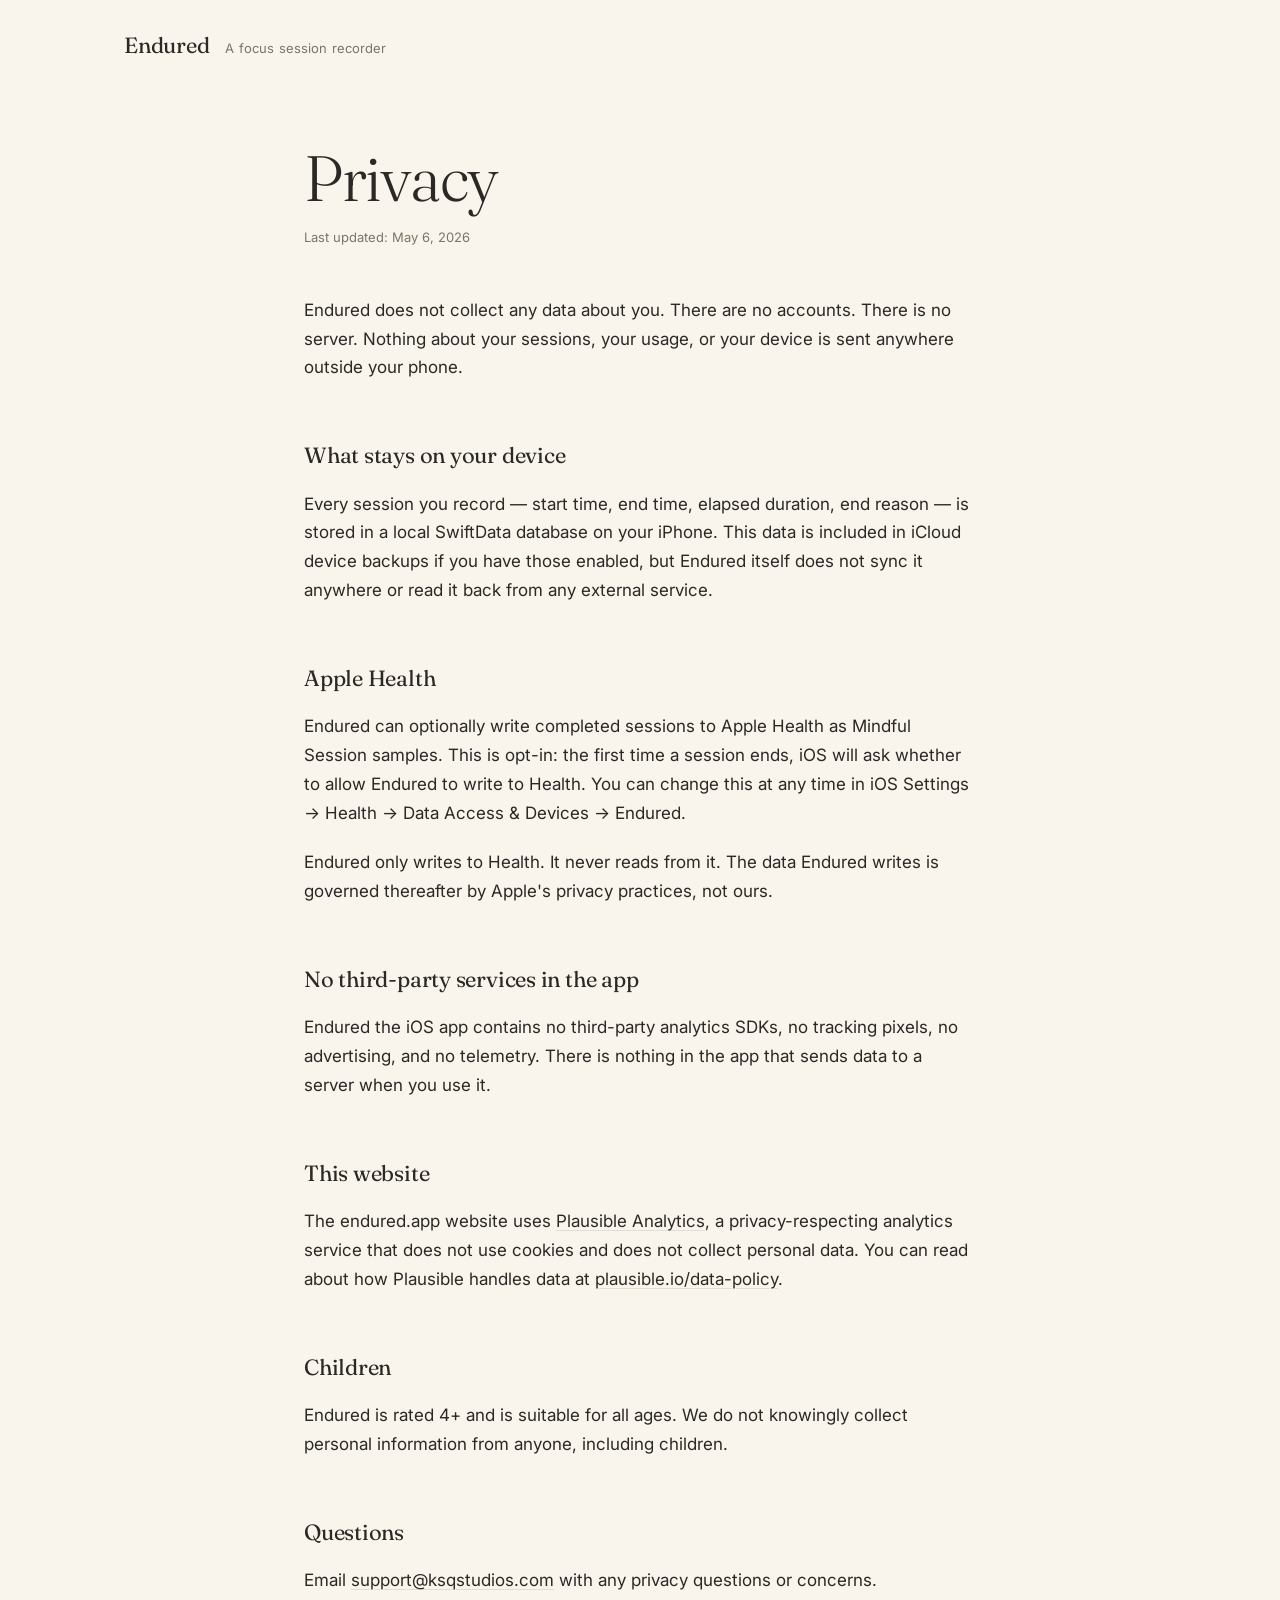
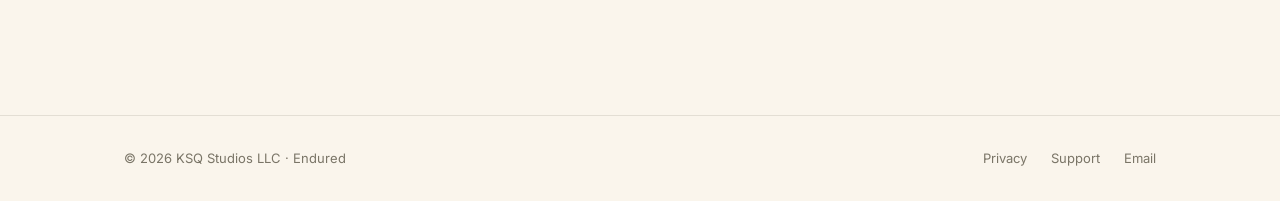
==== privacy.html @ 9cf7a538 "Initial commit: marketing site for Endured" ====
<!doctype html>
<html lang="en">
<head>
<meta charset="utf-8">
<meta name="viewport" content="width=device-width, initial-scale=1">

<title>Privacy — Endured</title>
<meta name="description" content="Endured does not collect any data about you. No accounts, no servers, no tracking.">
<link rel="canonical" href="https://endured.app/privacy">
<meta name="theme-color" content="#FAF5EC">

<link rel="icon" type="image/png" href="/favicon.png">
<link rel="apple-touch-icon" href="/apple-touch-icon.png">

<link rel="preconnect" href="https://fonts.googleapis.com">
<link rel="preconnect" href="https://fonts.gstatic.com" crossorigin>
<link href="https://fonts.googleapis.com/css2?family=Fraunces:opsz,wght@9..144,300..500;9..144,300..500&family=Inter:wght@400;500&display=swap" rel="stylesheet">

<link rel="stylesheet" href="/styles.css">

<script defer data-domain="endured.app" src="https://plausible.io/js/script.js"></script>
</head>

<body>

<header class="site-header">
  <a href="/" class="brand">Endured</a>
  <span class="brand-tag">A focus session recorder</span>
</header>

<main class="prose">

  <h1>Privacy</h1>

  <p class="updated">Last updated: May 6, 2026</p>

  <p>
    Endured does not collect any data about you. There are no accounts. There is no server. Nothing about your sessions, your usage, or your device is sent anywhere outside your phone.
  </p>

  <h2>What stays on your device</h2>
  <p>
    Every session you record — start time, end time, elapsed duration, end reason — is stored in a local SwiftData database on your iPhone. This data is included in iCloud device backups if you have those enabled, but Endured itself does not sync it anywhere or read it back from any external service.
  </p>

  <h2>Apple Health</h2>
  <p>
    Endured can optionally write completed sessions to Apple Health as Mindful Session samples. This is opt-in: the first time a session ends, iOS will ask whether to allow Endured to write to Health. You can change this at any time in iOS Settings → Health → Data Access &amp; Devices → Endured.
  </p>
  <p>
    Endured only writes to Health. It never reads from it. The data Endured writes is governed thereafter by Apple's privacy practices, not ours.
  </p>

  <h2>No third-party services in the app</h2>
  <p>
    Endured the iOS app contains no third-party analytics SDKs, no tracking pixels, no advertising, and no telemetry. There is nothing in the app that sends data to a server when you use it.
  </p>

  <h2>This website</h2>
  <p>
    The endured.app website uses <a href="https://plausible.io">Plausible Analytics</a>, a privacy-respecting analytics service that does not use cookies and does not collect personal data. You can read about how Plausible handles data at <a href="https://plausible.io/data-policy">plausible.io/data-policy</a>.
  </p>

  <h2>Children</h2>
  <p>
    Endured is rated 4+ and is suitable for all ages. We do not knowingly collect personal information from anyone, including children.
  </p>

  <h2>Questions</h2>
  <p>
    Email <a href="mailto:support@ksqstudios.com">support@ksqstudios.com</a> with any privacy questions or concerns.
  </p>

</main>

<footer class="site-footer">
  <div class="footer-inner">
    <p>© 2026 KSQ Studios LLC · Endured</p>
    <nav>
      <a href="/privacy">Privacy</a>
      <a href="/support">Support</a>
      <a href="mailto:support@ksqstudios.com">Email</a>
    </nav>
  </div>
</footer>

</body>
</html>
---- styles.css ----
/* ──────────────────────────────────────────────────────────────────────
   Endured — endured.app
   Cream paper. Achromatic palette. Quiet typography.
   ────────────────────────────────────────────────────────────────────── */

:root {
  /* Palette — mirrors the app's Bone-to-Iron stages */
  --paper:        #FAF5EC;   /* page background; matches the app */
  --paper-deep:   #F0E6CB;   /* subtle inset, used for screenshot frames */
  --graphite:     #2A2926;   /* primary text */
  --slate:        #7A7567;   /* secondary text */
  --hairline:     rgba(122, 117, 103, 0.18);

  /* Type scale */
  --serif: 'Fraunces', Georgia, serif;
  --sans:  'Inter', -apple-system, BlinkMacSystemFont, system-ui, sans-serif;

  /* Layout */
  --max-content: 720px;       /* prose pages */
  --max-wide:    1080px;      /* hero, screen grid */
  --gutter:      24px;
}

/* ───────────────────── Reset / base ───────────────────── */

*, *::before, *::after { box-sizing: border-box; }
html { -webkit-text-size-adjust: 100%; }
body {
  margin: 0;
  font-family: var(--sans);
  font-size: 17px;
  line-height: 1.6;
  color: var(--graphite);
  background: var(--paper);
  -webkit-font-smoothing: antialiased;
  text-rendering: optimizeLegibility;
}

img { max-width: 100%; height: auto; display: block; }

a {
  color: var(--graphite);
  text-decoration: underline;
  text-decoration-color: var(--hairline);
  text-decoration-thickness: 1px;
  text-underline-offset: 3px;
  transition: text-decoration-color 0.15s ease;
}
a:hover { text-decoration-color: var(--graphite); }

p { margin: 0 0 1.2em 0; }
em { font-style: italic; }

/* ───────────────────── Header ───────────────────── */

.site-header {
  max-width: var(--max-wide);
  margin: 0 auto;
  padding: 28px var(--gutter) 0;
  display: flex;
  align-items: baseline;
  gap: 16px;
}

.brand {
  font-family: var(--serif);
  font-weight: 400;
  font-size: 22px;
  letter-spacing: -0.01em;
  text-decoration: none;
  color: var(--graphite);
}

.brand-tag {
  font-family: var(--sans);
  font-size: 13px;
  color: var(--slate);
  letter-spacing: 0.01em;
}

/* ───────────────────── Main containers ───────────────────── */

main {
  max-width: var(--max-wide);
  margin: 0 auto;
  padding: 0 var(--gutter);
}

main.prose {
  max-width: var(--max-content);
}

main > section {
  padding: 80px 0;
  border-bottom: 1px solid var(--hairline);
}
main > section:first-child { padding-top: 80px; }
main > section:last-child  { border-bottom: none; }

/* ───────────────────── Hero ───────────────────── */

.hero {
  text-align: left;
  padding-top: 120px !important;
  padding-bottom: 100px !important;
}

.hero h1 {
  font-family: var(--serif);
  font-weight: 300;
  font-size: clamp(48px, 8vw, 92px);
  line-height: 1.05;
  letter-spacing: -0.02em;
  margin: 0 0 32px 0;
  max-width: 18ch;
}
.hero h1 em {
  font-style: italic;
  font-weight: 300;
}

.hero .lede {
  font-size: 20px;
  line-height: 1.55;
  color: var(--graphite);
  max-width: 56ch;
  margin: 0 0 40px 0;
}

.hero .coming-soon {
  font-size: 14px;
  color: var(--slate);
  letter-spacing: 0.02em;
  margin: 0;
}

/* ───────────────────── Section headings ───────────────────── */

main h2 {
  font-family: var(--serif);
  font-weight: 400;
  font-size: 14px;
  letter-spacing: 0.18em;
  text-transform: uppercase;
  color: var(--slate);
  margin: 0 0 32px 0;
}

main h3 {
  font-family: var(--serif);
  font-weight: 400;
  font-size: 24px;
  line-height: 1.2;
  letter-spacing: -0.01em;
  margin: 0 0 12px 0;
  color: var(--graphite);
}

/* ───────────────────── The idea ───────────────────── */

.idea {
  max-width: 64ch;
}

.idea p {
  font-size: 19px;
  line-height: 1.65;
}

/* ───────────────────── The app — screen grid ───────────────────── */

.screens-grid {
  display: grid;
  grid-template-columns: repeat(3, 1fr);
  gap: 32px;
  margin-top: 12px;
}

.screens-grid figure {
  margin: 0;
}

.screens-grid img {
  width: 100%;
  border-radius: 28px;
  background: var(--paper-deep);
  box-shadow:
    0 1px 2px rgba(0, 0, 0, 0.06),
    0 12px 32px rgba(42, 41, 38, 0.08);
}

.screens-grid figcaption {
  margin-top: 18px;
  font-size: 14px;
  color: var(--slate);
  line-height: 1.5;
  font-style: normal;
}
.screens-grid figcaption em {
  font-style: italic;
  color: var(--graphite);
}

/* ───────────────────── Also — numbered features ───────────────────── */

.also-item {
  display: grid;
  grid-template-columns: 1fr 1fr;
  gap: 60px;
  align-items: center;
  margin: 64px 0;
}
.also-item:first-of-type { margin-top: 12px; }
.also-item:nth-child(odd of .also-item) {
  /* Alternate sides — even items put image on the right */
}
.also-item:nth-of-type(even) {
  direction: rtl;
}
.also-item:nth-of-type(even) > * {
  direction: ltr;
}

.also-item img {
  width: 100%;
  border-radius: 24px;
  background: var(--paper-deep);
  box-shadow:
    0 1px 2px rgba(0, 0, 0, 0.06),
    0 12px 32px rgba(42, 41, 38, 0.08);
}

.also-text {
  /* the text column */
}

.also-num {
  display: block;
  font-family: var(--serif);
  font-size: 13px;
  color: var(--slate);
  letter-spacing: 0.18em;
  margin-bottom: 12px;
}

.also-text p {
  font-size: 17px;
  line-height: 1.6;
  color: var(--graphite);
  margin: 0;
}

/* ───────────────────── Made by ───────────────────── */

.madeby {
  max-width: 60ch;
}

.madeby p {
  font-size: 17px;
  line-height: 1.65;
  color: var(--graphite);
}

/* ───────────────────── Prose pages (privacy, support) ───────────────────── */

main.prose h1 {
  font-family: var(--serif);
  font-weight: 300;
  font-size: clamp(40px, 6vw, 64px);
  line-height: 1.1;
  letter-spacing: -0.02em;
  margin: 80px 0 12px 0;
  color: var(--graphite);
}

main.prose .updated {
  font-size: 13px;
  color: var(--slate);
  margin-bottom: 48px;
}

main.prose h2 {
  /* override the small-caps header style for prose pages */
  font-family: var(--serif);
  font-weight: 400;
  font-size: 22px;
  letter-spacing: -0.01em;
  text-transform: none;
  color: var(--graphite);
  margin: 56px 0 16px 0;
}

main.prose h3 {
  font-family: var(--serif);
  font-weight: 400;
  font-size: 18px;
  margin: 36px 0 8px 0;
}

main.prose p {
  font-size: 17px;
  line-height: 1.7;
  color: var(--graphite);
}

main.prose {
  padding-bottom: 100px;
}

/* ───────────────────── Footer ───────────────────── */

.site-footer {
  border-top: 1px solid var(--hairline);
  margin-top: 0;
}

.footer-inner {
  max-width: var(--max-wide);
  margin: 0 auto;
  padding: 32px var(--gutter);
  display: flex;
  justify-content: space-between;
  align-items: center;
  flex-wrap: wrap;
  gap: 16px;
  font-size: 13px;
  color: var(--slate);
}

.site-footer p { margin: 0; }

.site-footer nav {
  display: flex;
  gap: 24px;
}

.site-footer a {
  color: var(--slate);
  text-decoration: none;
}
.site-footer a:hover {
  text-decoration: underline;
  text-decoration-color: var(--slate);
  text-underline-offset: 3px;
}

/* ───────────────────── Responsive ───────────────────── */

@media (max-width: 800px) {
  body { font-size: 16px; }

  .hero {
    padding-top: 80px !important;
    padding-bottom: 64px !important;
  }
  .hero .lede { font-size: 18px; }

  main > section { padding: 56px 0; }

  .screens-grid {
    grid-template-columns: 1fr;
    gap: 40px;
  }

  .also-item {
    grid-template-columns: 1fr;
    gap: 24px;
    margin: 56px 0;
  }
  .also-item:nth-of-type(even) { direction: ltr; }

  .footer-inner {
    flex-direction: column;
    align-items: flex-start;
  }
}

@media (max-width: 520px) {
  .site-header {
    flex-direction: column;
    align-items: flex-start;
    gap: 4px;
    padding-top: 20px;
  }
  .brand-tag { font-size: 12px; }
}
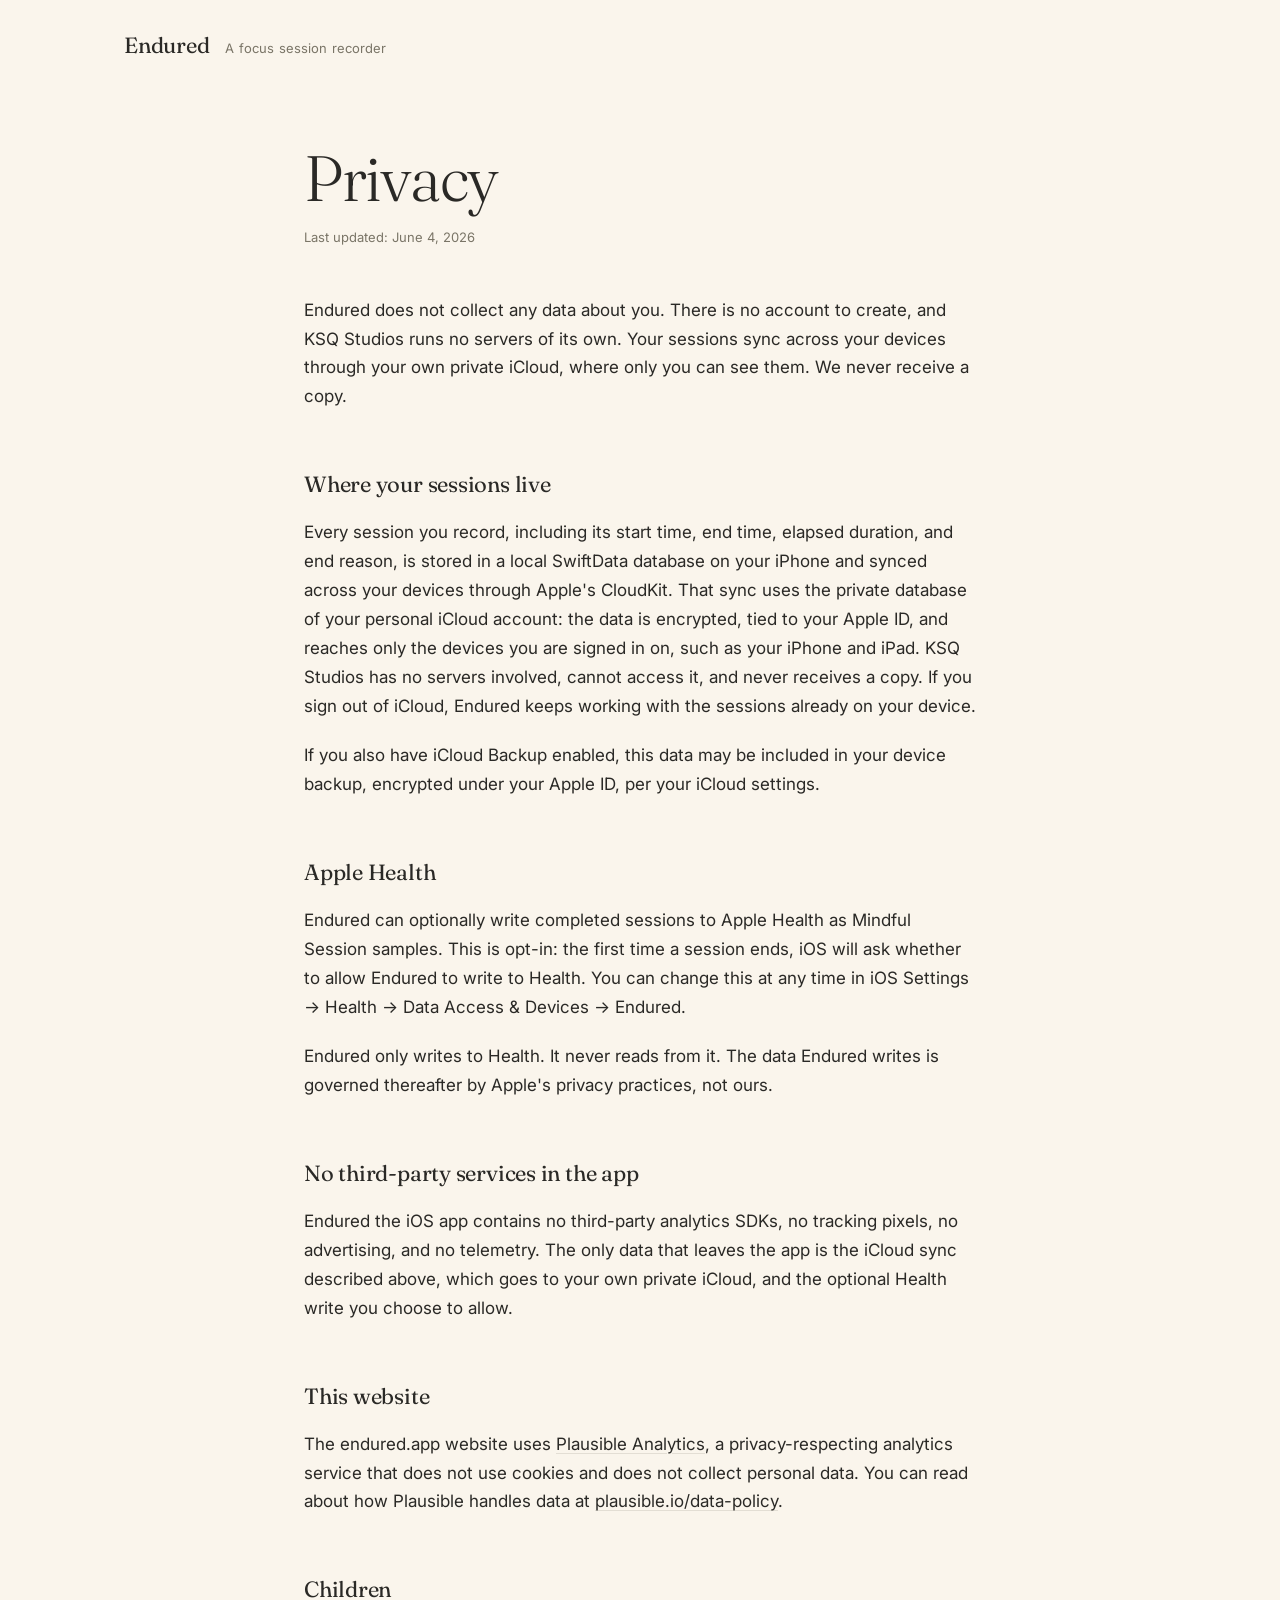
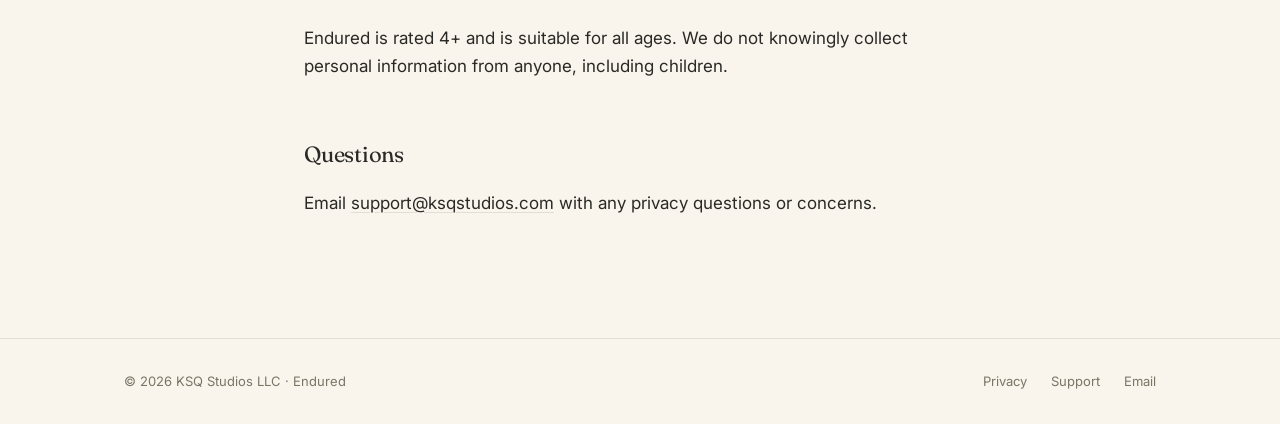
==== commit d8c5e84f: "updated index and privacy pages for new iCloud sync features" ====
--- a/privacy.html
+++ b/privacy.html
@@ -5,7 +5,7 @@
 <meta name="viewport" content="width=device-width, initial-scale=1">
 
 <title>Privacy — Endured</title>
-<meta name="description" content="Endured does not collect any data about you. No accounts, no servers, no tracking.">
+<meta name="description" content="Endured collects no data about you. No account, no servers of ours, no tracking. Your sessions sync through your own private iCloud.">
 <link rel="canonical" href="https://endured.app/privacy">
 <meta name="theme-color" content="#FAF5EC">
 
@@ -18,6 +18,8 @@
 
 <link rel="stylesheet" href="/styles.css">
 
+<script defer src="/scripts.js"></script>
+
 <script defer data-domain="endured.app" src="https://plausible.io/js/script.js"></script>
 </head>
 
@@ -28,19 +30,22 @@
   <span class="brand-tag">A focus session recorder</span>
 </header>
 
-<main class="prose">
+<main class="prose fade-in">
 
   <h1>Privacy</h1>
 
-  <p class="updated">Last updated: May 6, 2026</p>
+  <p class="updated">Last updated: June 4, 2026</p>
 
   <p>
-    Endured does not collect any data about you. There are no accounts. There is no server. Nothing about your sessions, your usage, or your device is sent anywhere outside your phone.
+    Endured does not collect any data about you. There is no account to create, and KSQ Studios runs no servers of its own. Your sessions sync across your devices through your own private iCloud, where only you can see them. We never receive a copy.
   </p>
 
-  <h2>What stays on your device</h2>
+  <h2>Where your sessions live</h2>
   <p>
-    Every session you record — start time, end time, elapsed duration, end reason — is stored in a local SwiftData database on your iPhone. This data is included in iCloud device backups if you have those enabled, but Endured itself does not sync it anywhere or read it back from any external service.
+    Every session you record, including its start time, end time, elapsed duration, and end reason, is stored in a local SwiftData database on your iPhone and synced across your devices through Apple's CloudKit. That sync uses the private database of your personal iCloud account: the data is encrypted, tied to your Apple ID, and reaches only the devices you are signed in on, such as your iPhone and iPad. KSQ Studios has no servers involved, cannot access it, and never receives a copy. If you sign out of iCloud, Endured keeps working with the sessions already on your device.
+  </p>
+  <p>
+    If you also have iCloud Backup enabled, this data may be included in your device backup, encrypted under your Apple ID, per your iCloud settings.
   </p>
 
   <h2>Apple Health</h2>
@@ -53,7 +58,7 @@
 
   <h2>No third-party services in the app</h2>
   <p>
-    Endured the iOS app contains no third-party analytics SDKs, no tracking pixels, no advertising, and no telemetry. There is nothing in the app that sends data to a server when you use it.
+    Endured the iOS app contains no third-party analytics SDKs, no tracking pixels, no advertising, and no telemetry. The only data that leaves the app is the iCloud sync described above, which goes to your own private iCloud, and the optional Health write you choose to allow.
   </p>
 
   <h2>This website</h2>
--- a/styles.css
+++ b/styles.css
@@ -345,6 +345,34 @@
   text-underline-offset: 3px;
 }
 
+/* ───────────────────── Fade-in on scroll ───────────────────── */
+
+.fade-in {
+  opacity: 0;
+  transform: translateY(20px);
+  transition:
+    opacity 0.7s cubic-bezier(0.22, 0.61, 0.36, 1),
+    transform 0.7s cubic-bezier(0.22, 0.61, 0.36, 1);
+  /* will-change keeps the transition smooth on long pages without
+     leaving compositor layers around forever; we drop it once visible. */
+  will-change: opacity, transform;
+}
+
+.fade-in.visible {
+  opacity: 1;
+  transform: translateY(0);
+  will-change: auto;
+}
+
+@media (prefers-reduced-motion: reduce) {
+  .fade-in,
+  .fade-in.visible {
+    opacity: 1;
+    transform: none;
+    transition: none;
+  }
+}
+
 /* ───────────────────── Responsive ───────────────────── */
 
 @media (max-width: 800px) {
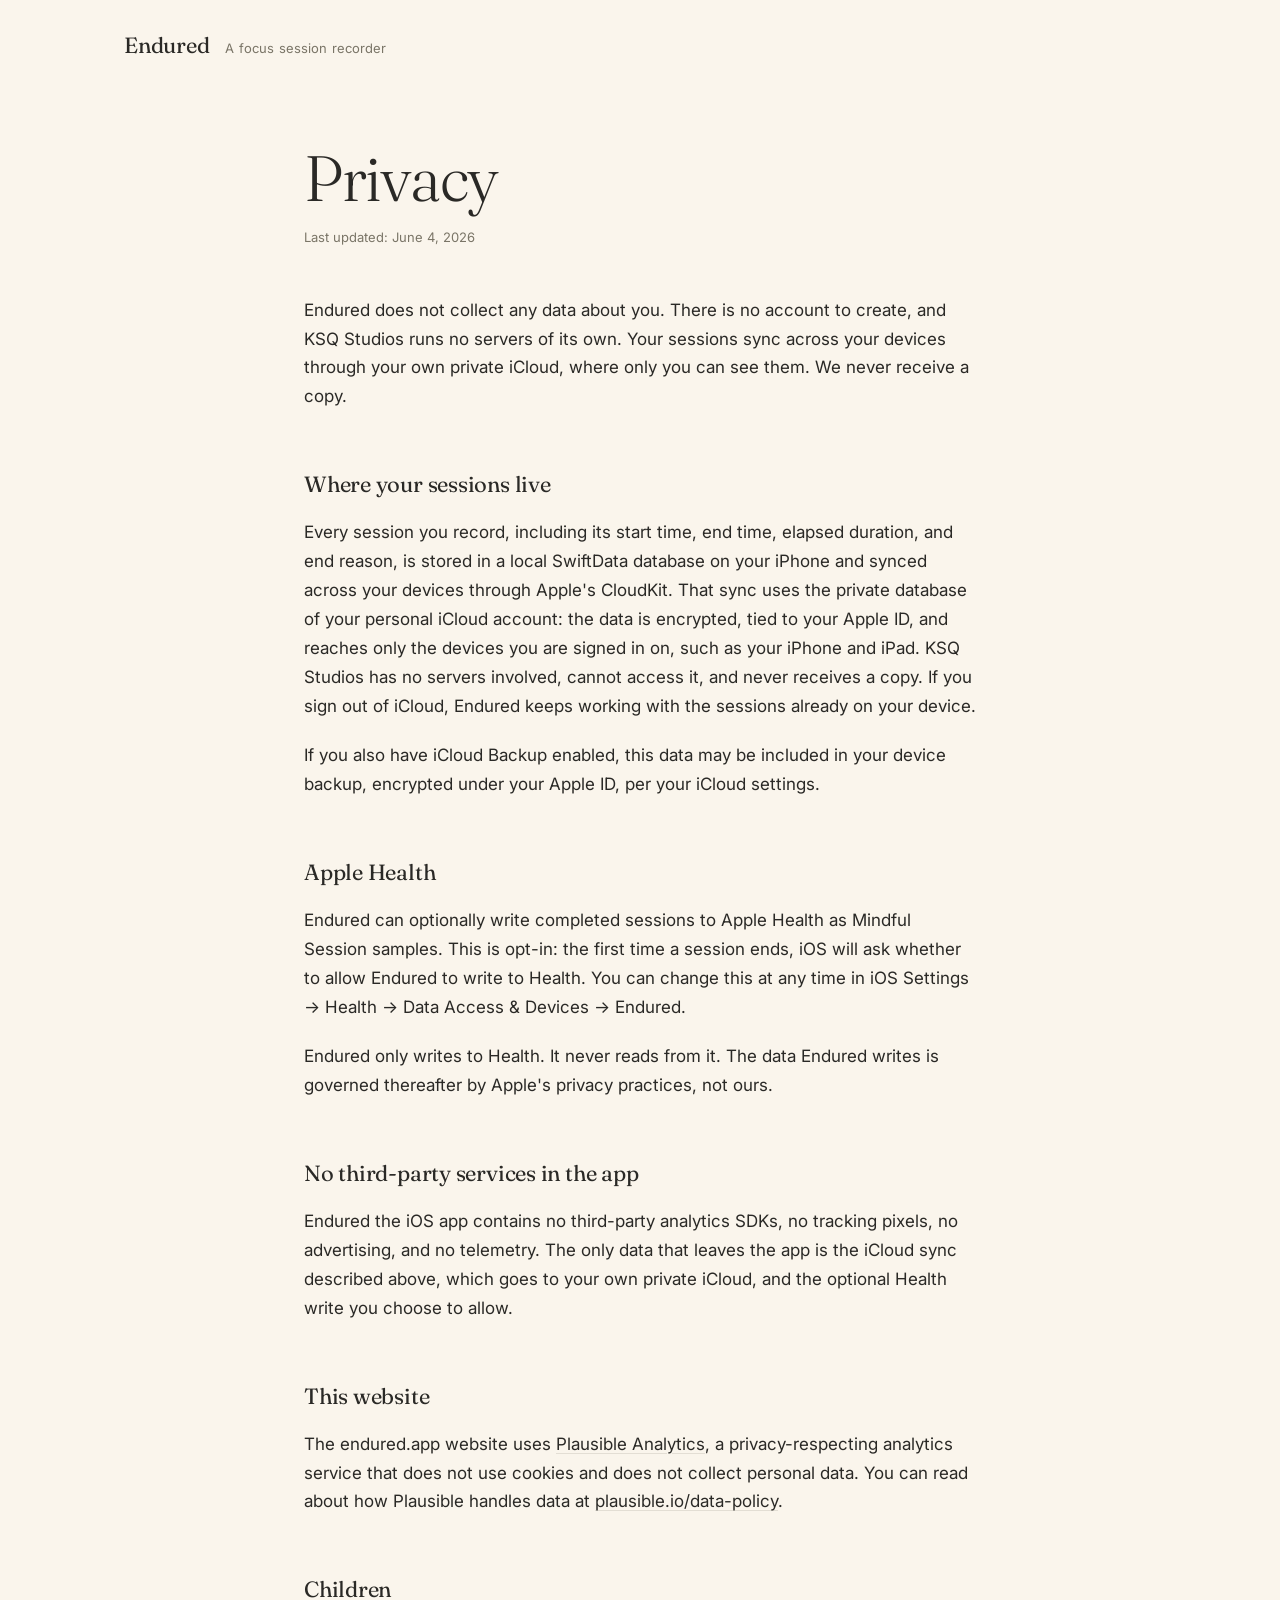
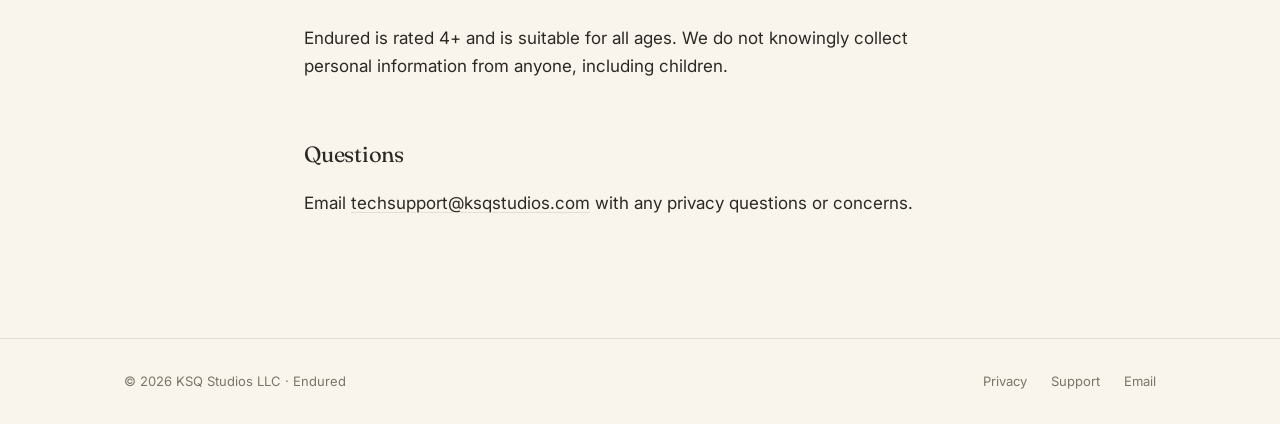
==== commit 2e46569c: "Updated tech support email" ====
--- a/privacy.html
+++ b/privacy.html
@@ -73,7 +73,7 @@
 
   <h2>Questions</h2>
   <p>
-    Email <a href="mailto:support@ksqstudios.com">support@ksqstudios.com</a> with any privacy questions or concerns.
+    Email <a href="mailto:techsupport@ksqstudios.com">techsupport@ksqstudios.com</a> with any privacy questions or concerns.
   </p>
 
 </main>
@@ -84,7 +84,7 @@
     <nav>
       <a href="/privacy">Privacy</a>
       <a href="/support">Support</a>
-      <a href="mailto:support@ksqstudios.com">Email</a>
+      <a href="mailto:techsupport@ksqstudios.com">Email</a>
     </nav>
   </div>
 </footer>
--- a/styles.css
+++ b/styles.css
@@ -171,7 +171,7 @@
 
 .screens-grid {
   display: grid;
-  grid-template-columns: repeat(3, 1fr);
+  grid-template-columns: repeat(4, 1fr);
   gap: 32px;
   margin-top: 12px;
 }
@@ -375,6 +375,12 @@
 
 /* ───────────────────── Responsive ───────────────────── */
 
+@media (max-width: 1000px) {
+  .screens-grid {
+    grid-template-columns: repeat(2, 1fr);
+  }
+}
+
 @media (max-width: 800px) {
   body { font-size: 16px; }
 
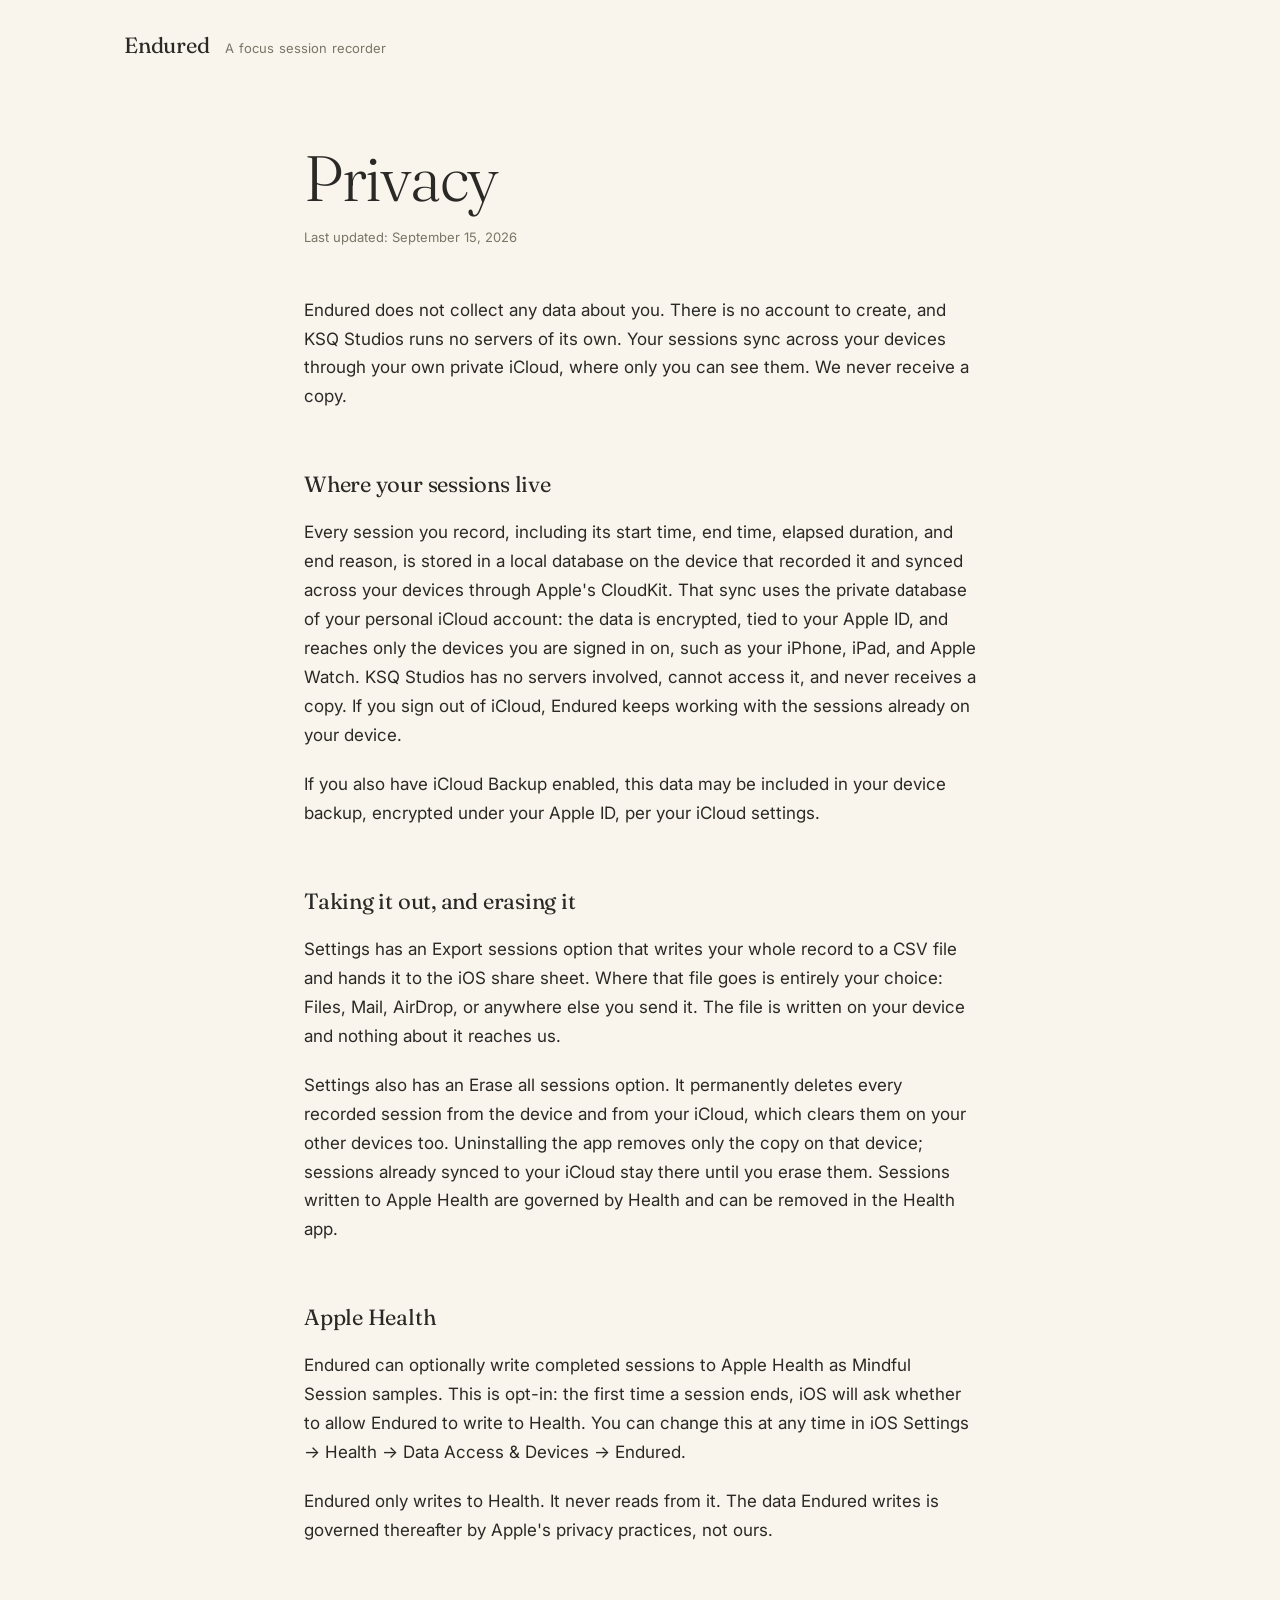
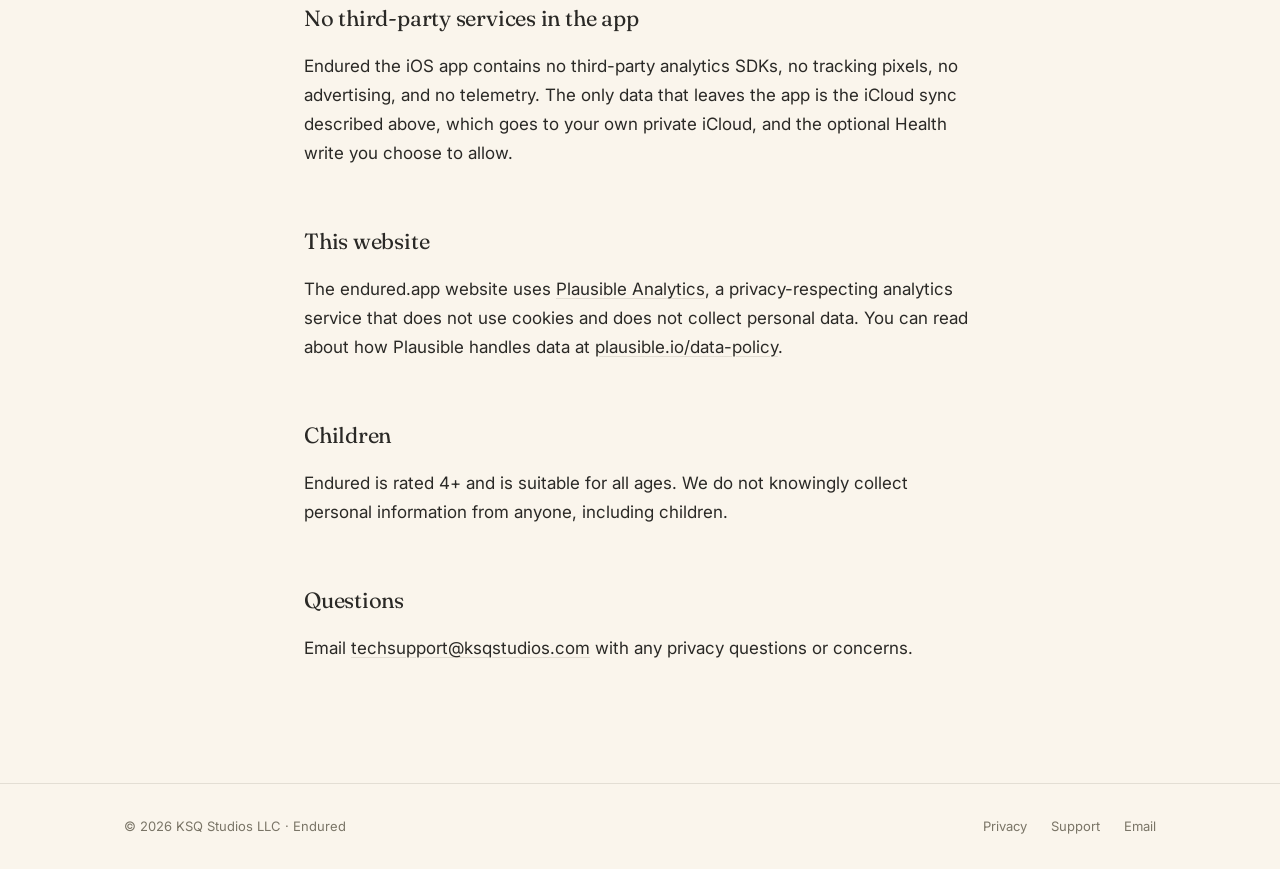
==== commit d16a9b91: "updated all forms for consistency" ====
--- a/privacy.html
+++ b/privacy.html
@@ -34,7 +34,7 @@
 
   <h1>Privacy</h1>
 
-  <p class="updated">Last updated: June 4, 2026</p>
+  <p class="updated">Last updated: September 15, 2026</p>
 
   <p>
     Endured does not collect any data about you. There is no account to create, and KSQ Studios runs no servers of its own. Your sessions sync across your devices through your own private iCloud, where only you can see them. We never receive a copy.
@@ -42,10 +42,18 @@
 
   <h2>Where your sessions live</h2>
   <p>
-    Every session you record, including its start time, end time, elapsed duration, and end reason, is stored in a local SwiftData database on your iPhone and synced across your devices through Apple's CloudKit. That sync uses the private database of your personal iCloud account: the data is encrypted, tied to your Apple ID, and reaches only the devices you are signed in on, such as your iPhone and iPad. KSQ Studios has no servers involved, cannot access it, and never receives a copy. If you sign out of iCloud, Endured keeps working with the sessions already on your device.
+    Every session you record, including its start time, end time, elapsed duration, and end reason, is stored in a local database on the device that recorded it and synced across your devices through Apple's CloudKit. That sync uses the private database of your personal iCloud account: the data is encrypted, tied to your Apple ID, and reaches only the devices you are signed in on, such as your iPhone, iPad, and Apple Watch. KSQ Studios has no servers involved, cannot access it, and never receives a copy. If you sign out of iCloud, Endured keeps working with the sessions already on your device.
   </p>
   <p>
     If you also have iCloud Backup enabled, this data may be included in your device backup, encrypted under your Apple ID, per your iCloud settings.
+  </p>
+
+  <h2>Taking it out, and erasing it</h2>
+  <p>
+    Settings has an Export sessions option that writes your whole record to a CSV file and hands it to the iOS share sheet. Where that file goes is entirely your choice: Files, Mail, AirDrop, or anywhere else you send it. The file is written on your device and nothing about it reaches us.
+  </p>
+  <p>
+    Settings also has an Erase all sessions option. It permanently deletes every recorded session from the device and from your iCloud, which clears them on your other devices too. Uninstalling the app removes only the copy on that device; sessions already synced to your iCloud stay there until you erase them. Sessions written to Apple Health are governed by Health and can be removed in the Health app.
   </p>
 
   <h2>Apple Health</h2>
--- a/styles.css
+++ b/styles.css
@@ -232,6 +232,14 @@
 
 .also-text {
   /* the text column */
+}
+
+/* A feature with nothing worth photographing. Single column so it does not
+   leave an empty half, and capped so the line length still reads. */
+.also-item.text-only {
+  grid-template-columns: 1fr;
+  max-width: 64ch;
+  direction: ltr;
 }
 
 .also-num {
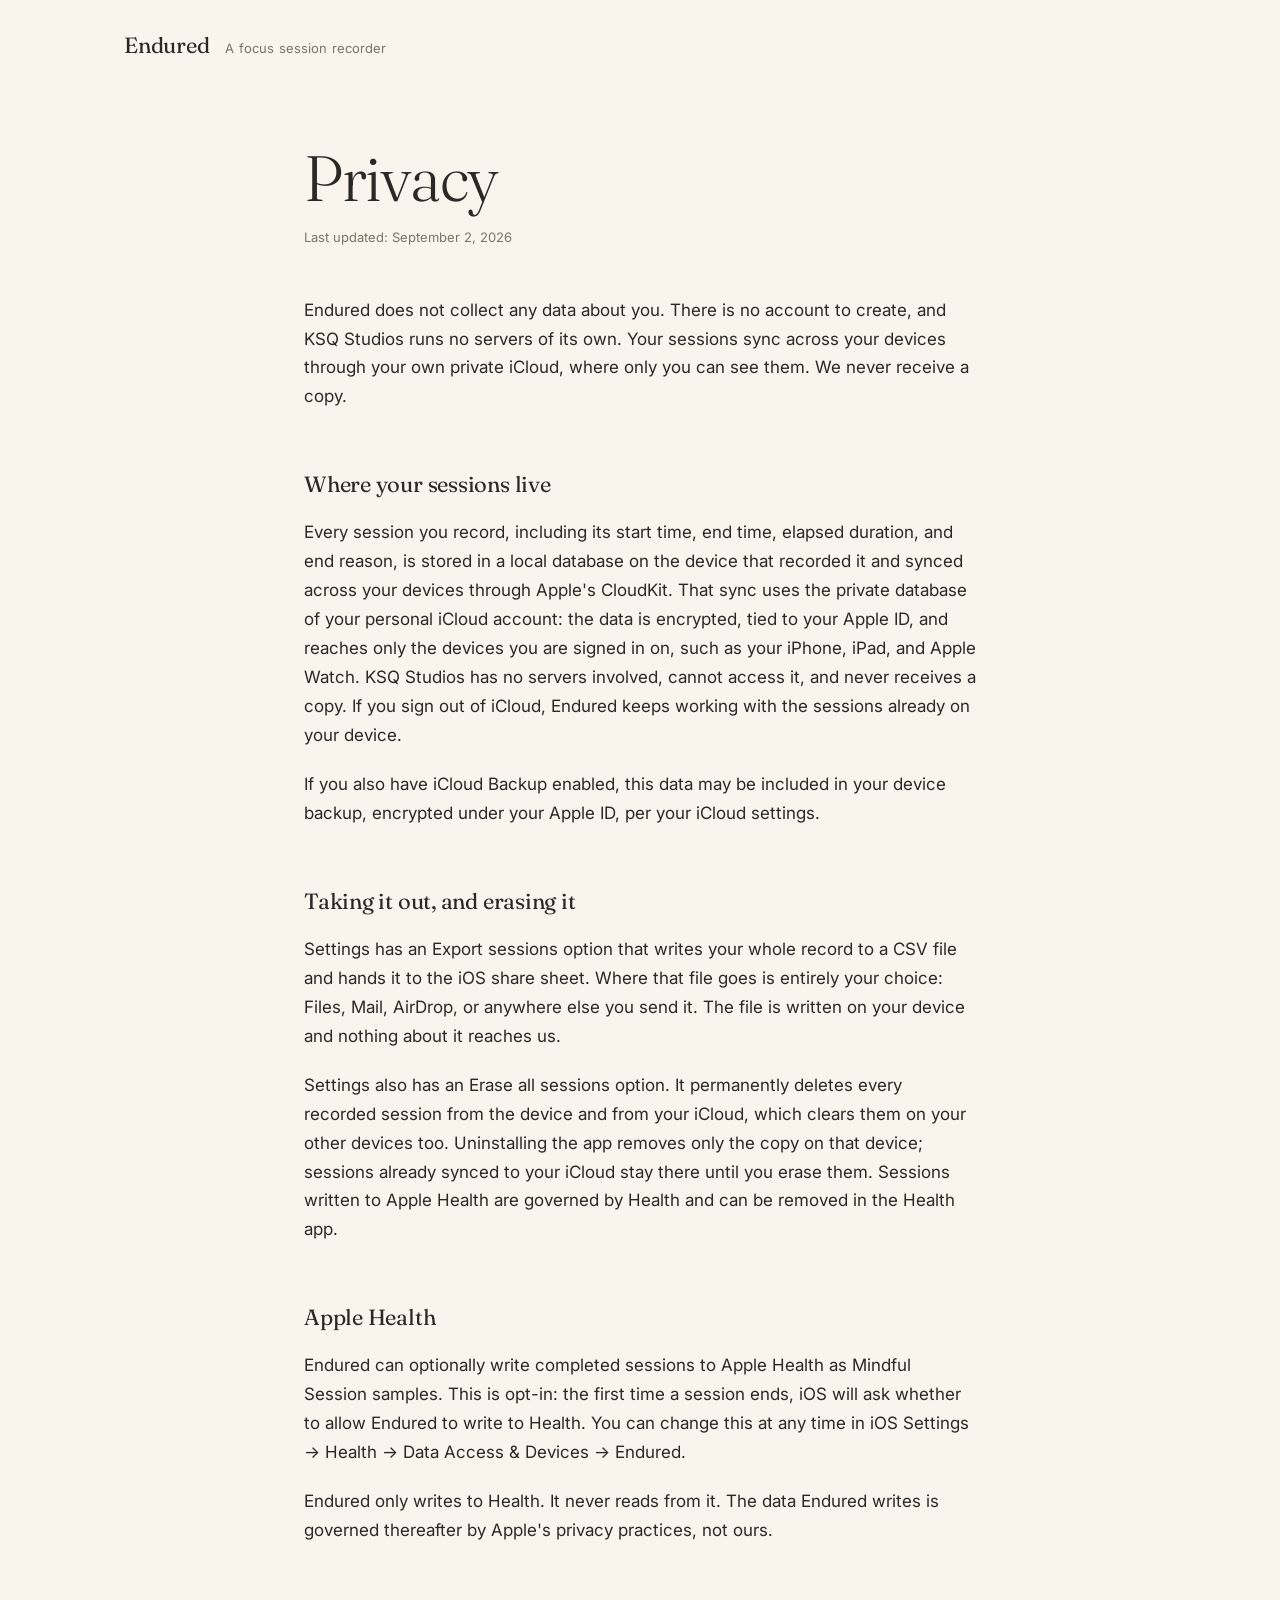
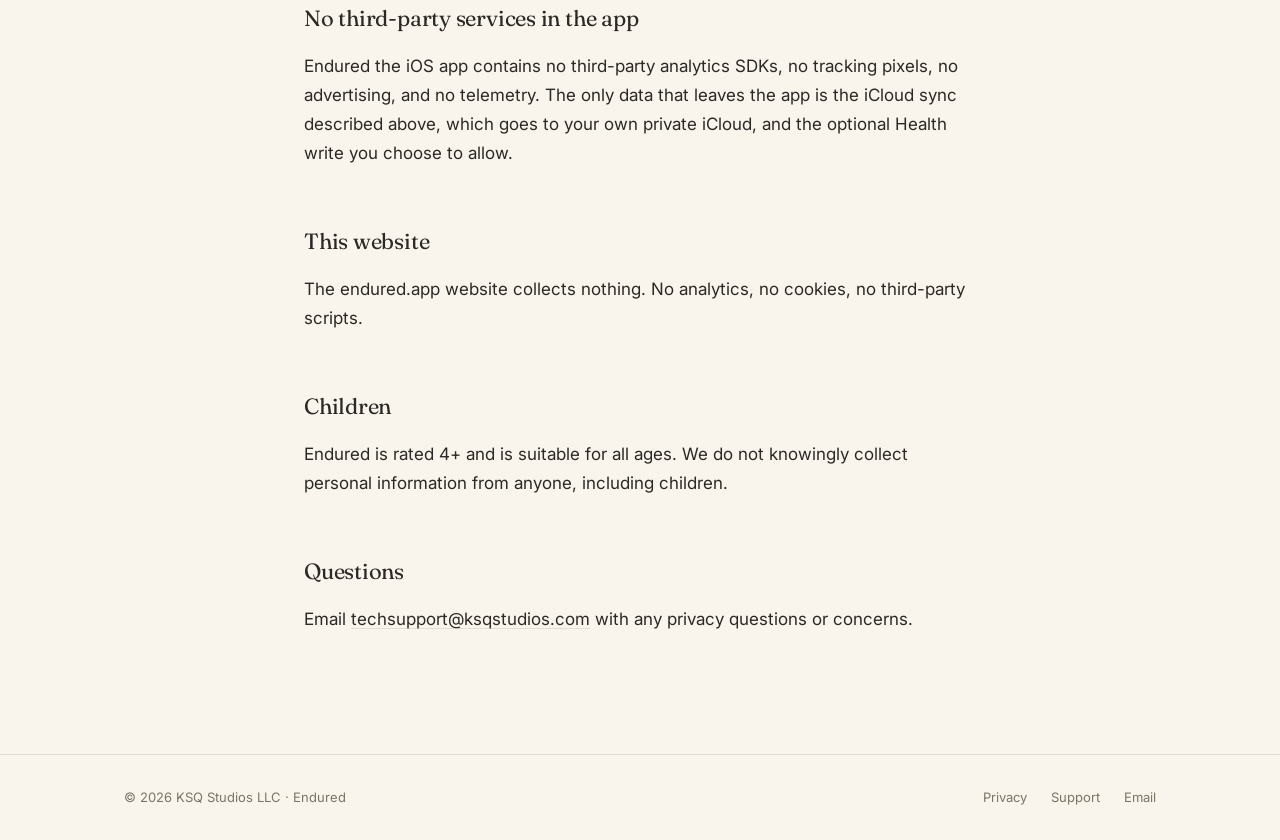
==== commit 4a379c69: "Remove Plausible analytics and correct the privacy policy No Plausible account exists, so the tracki" ====
--- a/privacy.html
+++ b/privacy.html
@@ -20,7 +20,6 @@
 
 <script defer src="/scripts.js"></script>
 
-<script defer data-domain="endured.app" src="https://plausible.io/js/script.js"></script>
 </head>
 
 <body>
@@ -34,7 +33,7 @@
 
   <h1>Privacy</h1>
 
-  <p class="updated">Last updated: September 15, 2026</p>
+  <p class="updated">Last updated: September 2, 2026</p>
 
   <p>
     Endured does not collect any data about you. There is no account to create, and KSQ Studios runs no servers of its own. Your sessions sync across your devices through your own private iCloud, where only you can see them. We never receive a copy.
@@ -71,7 +70,7 @@
 
   <h2>This website</h2>
   <p>
-    The endured.app website uses <a href="https://plausible.io">Plausible Analytics</a>, a privacy-respecting analytics service that does not use cookies and does not collect personal data. You can read about how Plausible handles data at <a href="https://plausible.io/data-policy">plausible.io/data-policy</a>.
+    The endured.app website collects nothing. No analytics, no cookies, no third-party scripts.
   </p>
 
   <h2>Children</h2>
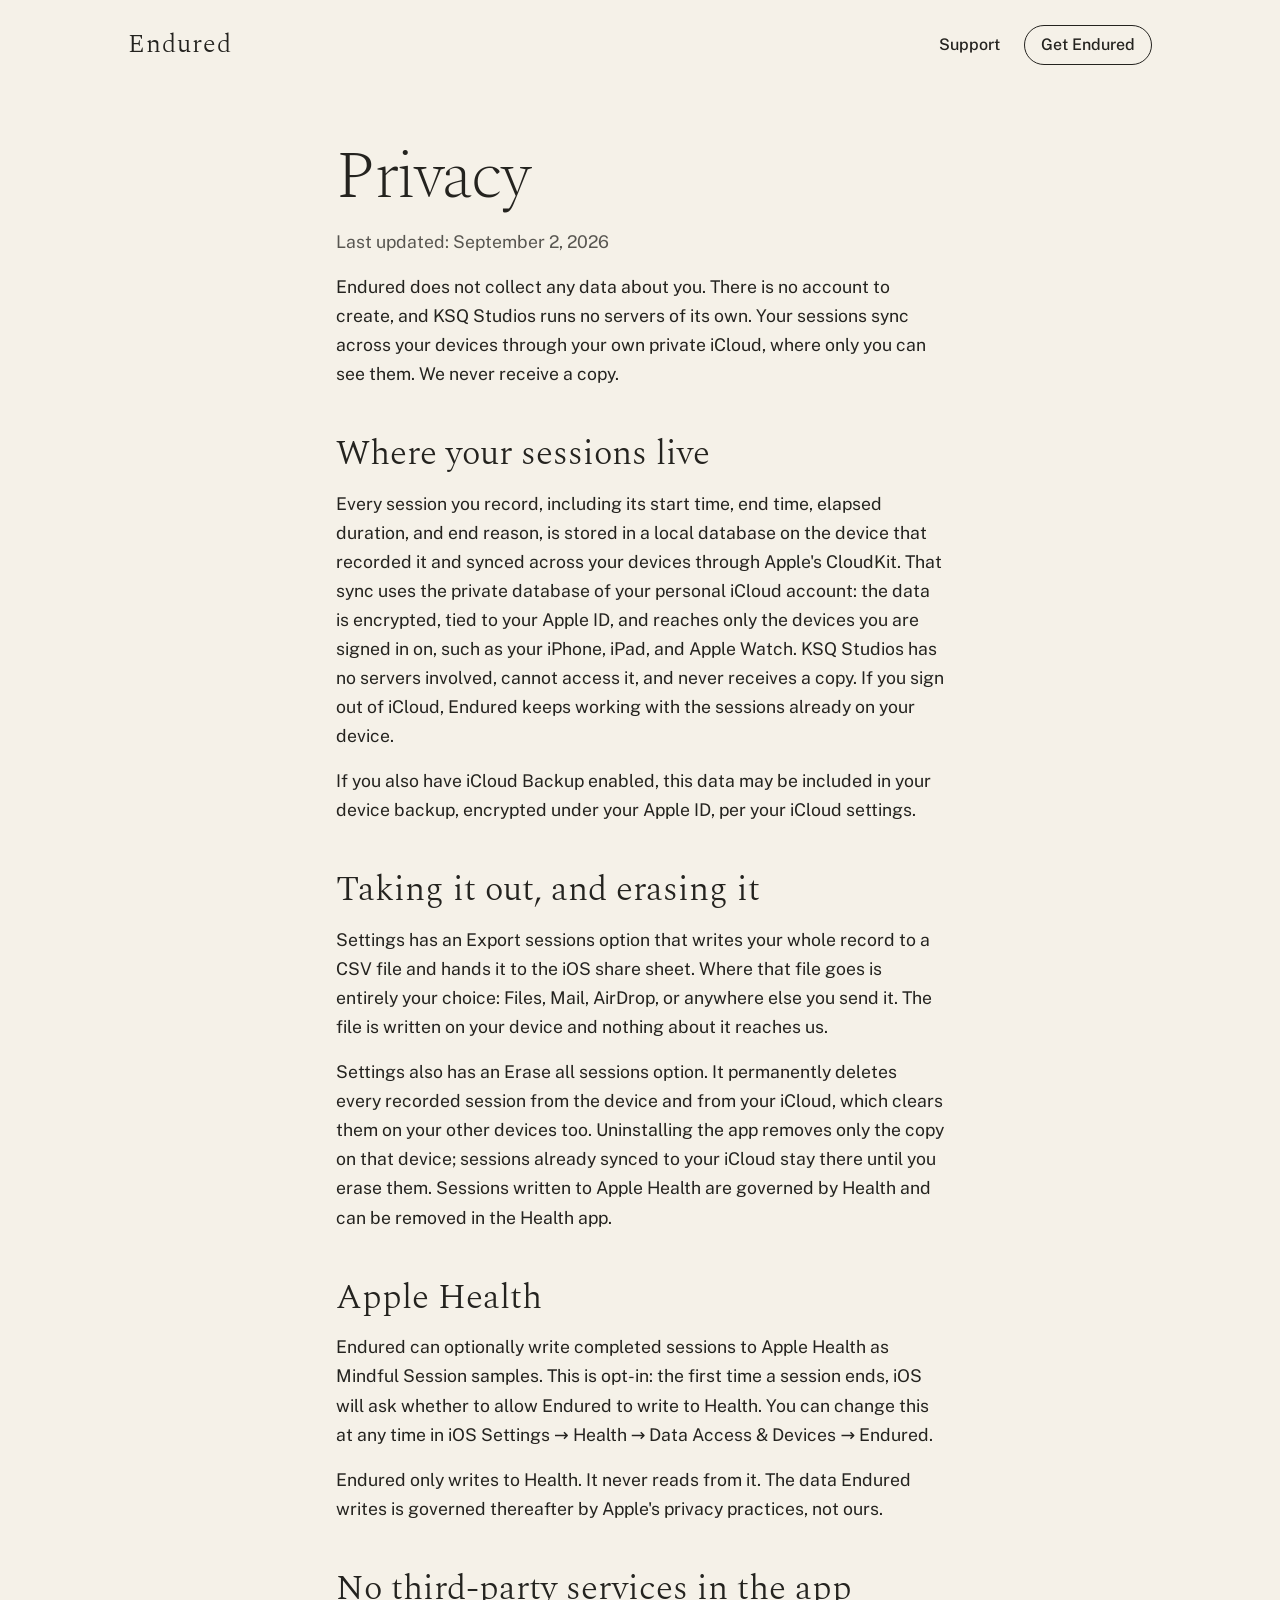
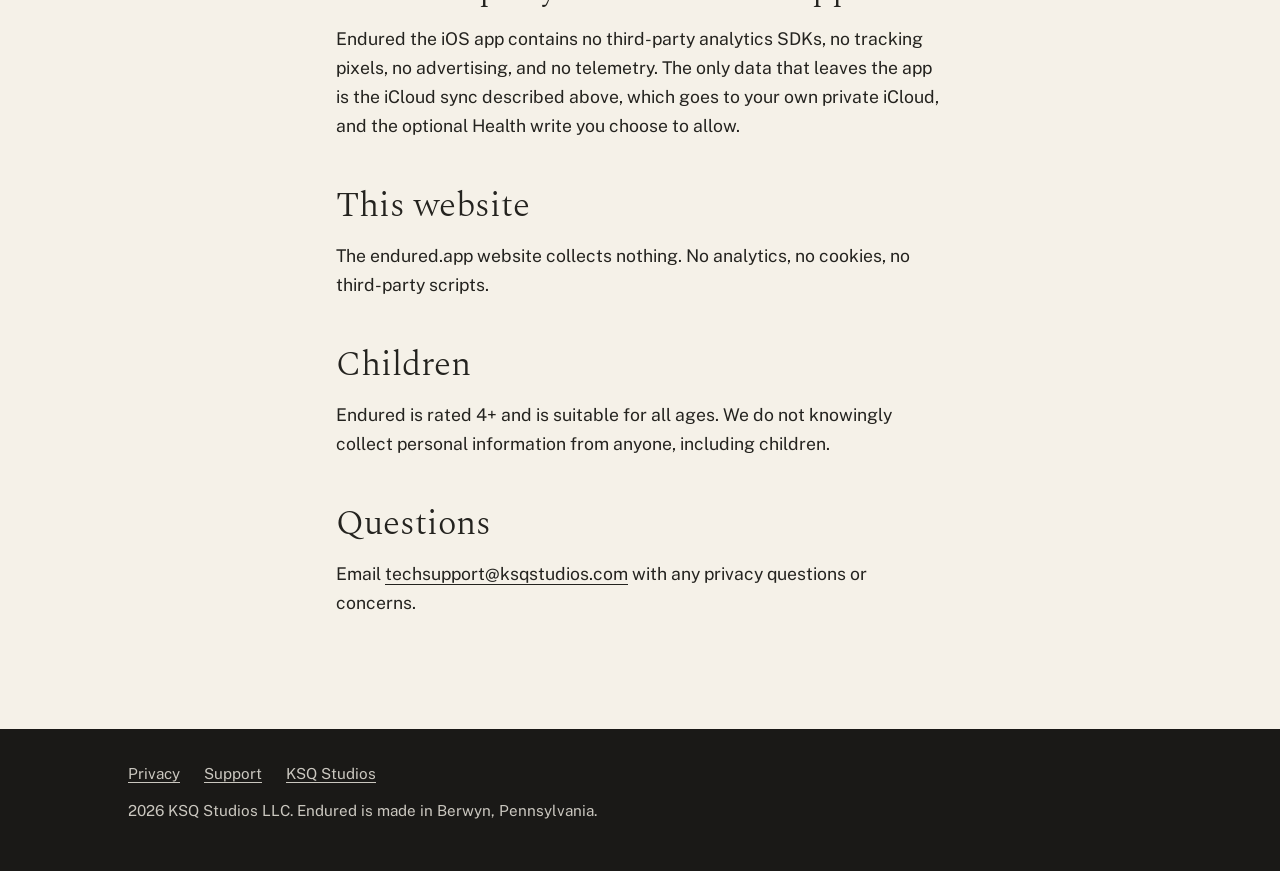
==== commit 74ead3ca: "Redesign the site: the page is a session, Bone to Iron, with a meter" ====
--- a/privacy.html
+++ b/privacy.html
@@ -4,32 +4,35 @@
 <meta charset="utf-8">
 <meta name="viewport" content="width=device-width, initial-scale=1">
 
-<title>Privacy — Endured</title>
+<title>Privacy, Endured</title>
 <meta name="description" content="Endured collects no data about you. No account, no servers of ours, no tracking. Your sessions sync through your own private iCloud.">
 <link rel="canonical" href="https://endured.app/privacy">
-<meta name="theme-color" content="#FAF5EC">
+<meta name="theme-color" content="#f5f1e8">
 
 <link rel="icon" type="image/png" href="/favicon.png">
 <link rel="apple-touch-icon" href="/apple-touch-icon.png">
 
 <link rel="preconnect" href="https://fonts.googleapis.com">
 <link rel="preconnect" href="https://fonts.gstatic.com" crossorigin>
-<link href="https://fonts.googleapis.com/css2?family=Fraunces:opsz,wght@9..144,300..500;9..144,300..500&family=Inter:wght@400;500&display=swap" rel="stylesheet">
+<link href="https://fonts.googleapis.com/css2?family=Spectral:ital,wght@0,200;0,300;0,400;0,500;1,300&family=Public+Sans:wght@400;500;600&display=swap" rel="stylesheet">
 
 <link rel="stylesheet" href="/styles.css">
 
-<script defer src="/scripts.js"></script>
-
 </head>
 
-<body>
+<body class="doc-page">
 
-<header class="site-header">
-  <a href="/" class="brand">Endured</a>
-  <span class="brand-tag">A focus session recorder</span>
+<header class="bar">
+  <div class="bar-inner">
+    <a class="mark" href="/">Endured</a>
+    <nav aria-label="Site">
+      <a href="/support">Support</a>
+      <a class="bar-cta" href="https://apps.apple.com/us/app/endured/id6766737964" rel="noopener">Get Endured</a>
+    </nav>
+  </div>
 </header>
 
-<main class="prose fade-in">
+<main class="doc">
 
   <h1>Privacy</h1>
 
@@ -85,16 +88,16 @@
 
 </main>
 
-<footer class="site-footer">
-  <div class="footer-inner">
-    <p>© 2026 KSQ Studios LLC · Endured</p>
-    <nav>
+<div class="doc-foot">
+  <footer class="foot">
+    <nav aria-label="Footer">
       <a href="/privacy">Privacy</a>
       <a href="/support">Support</a>
-      <a href="mailto:techsupport@ksqstudios.com">Email</a>
+      <a href="https://ksqstudios.com">KSQ Studios</a>
     </nav>
-  </div>
-</footer>
+    <p>2026 KSQ Studios LLC. Endured is made in Berwyn, Pennsylvania.</p>
+  </footer>
+</div>
 
 </body>
 </html>
--- a/styles.css
+++ b/styles.css
@@ -1,429 +1,355 @@
-/* ──────────────────────────────────────────────────────────────────────
-   Endured — endured.app
-   Cream paper. Achromatic palette. Quiet typography.
-   ────────────────────────────────────────────────────────────────────── */
+/*
+  endured.app
+
+  The page is a session. It runs through the app's five stages from top to
+  bottom, Bone, Stone, Slate, Graphite and Iron, each section sitting at the
+  minute the app reaches that depth. A meter in the corner reads the
+  elapsed time from how far down you are, and End keeps whatever it says.
+
+  Spectral, light and austere, for display and the meter. Public Sans for
+  text. Nothing else: no color beyond the five stages.
+
+  No analytics. The privacy policy says the site collects nothing, so keep
+  it that way.
+*/
 
 :root {
-  /* Palette — mirrors the app's Bone-to-Iron stages */
-  --paper:        #FAF5EC;   /* page background; matches the app */
-  --paper-deep:   #F0E6CB;   /* subtle inset, used for screenshot frames */
-  --graphite:     #2A2926;   /* primary text */
-  --slate:        #7A7567;   /* secondary text */
-  --hairline:     rgba(122, 117, 103, 0.18);
-
-  /* Type scale */
-  --serif: 'Fraunces', Georgia, serif;
-  --sans:  'Inter', -apple-system, BlinkMacSystemFont, system-ui, sans-serif;
-
-  /* Layout */
-  --max-content: 720px;       /* prose pages */
-  --max-wide:    1080px;      /* hero, screen grid */
-  --gutter:      24px;
-}
-
-/* ───────────────────── Reset / base ───────────────────── */
+  --bone: #f5f1e8;
+  --stone: #c9c2b0;
+  --slate: #6f6a5c;
+  --graphite: #3f3d38;
+  --iron: #1a1917;
+
+  --ink-dark: #24231f;
+  --ink-light: #f7f3ea;
+
+  --display: Spectral, "Iowan Old Style", Georgia, serif;
+  --body: "Public Sans", -apple-system, BlinkMacSystemFont, system-ui, sans-serif;
+
+  --page: 70rem;
+  --measure: 36rem;
+  --gutter: clamp(1.25rem, 4vw, 3rem);
+  --band: clamp(6rem, 14vw, 11rem);
+}
 
 *, *::before, *::after { box-sizing: border-box; }
-html { -webkit-text-size-adjust: 100%; }
+
+html { -webkit-text-size-adjust: 100%; background: var(--iron); }
+
 body {
   margin: 0;
-  font-family: var(--sans);
-  font-size: 17px;
-  line-height: 1.6;
-  color: var(--graphite);
-  background: var(--paper);
+  background: var(--bone);
+  color: var(--ink-dark);
+  font-family: var(--body);
+  font-size: 1.1rem;
+  line-height: 1.65;
   -webkit-font-smoothing: antialiased;
-  text-rendering: optimizeLegibility;
 }
 
 img { max-width: 100%; height: auto; display: block; }
 
-a {
-  color: var(--graphite);
-  text-decoration: underline;
-  text-decoration-color: var(--hairline);
-  text-decoration-thickness: 1px;
-  text-underline-offset: 3px;
-  transition: text-decoration-color 0.15s ease;
-}
-a:hover { text-decoration-color: var(--graphite); }
-
-p { margin: 0 0 1.2em 0; }
-em { font-style: italic; }
-
-/* ───────────────────── Header ───────────────────── */
-
-.site-header {
-  max-width: var(--max-wide);
+a { color: inherit; text-underline-offset: 0.2em; }
+
+:focus-visible { outline: 2px solid currentColor; outline-offset: 4px; border-radius: 2px; }
+
+h1, h2, h3 { font-family: var(--display); margin: 0; text-wrap: balance; }
+
+h1 { font-weight: 200; }
+h2 { font-weight: 300; font-size: clamp(2.2rem, 4.8vw, 3.8rem); line-height: 1.05; margin-bottom: 2rem; }
+h3 { font-weight: 500; font-size: 1.35rem; margin-bottom: 0.5rem; }
+
+p { margin: 0 0 1rem; }
+
+.button {
+  display: inline-block;
+  background: var(--ink-dark);
+  color: var(--bone);
+  font-weight: 600;
+  font-size: 1rem;
+  text-decoration: none;
+  padding: 0.85rem 1.5rem;
+  border-radius: 999px;
+}
+
+.stage--iron .button { background: var(--bone); color: var(--iron); }
+
+.buy {
+  display: flex;
+  flex-wrap: wrap;
+  align-items: center;
+  gap: 0.75rem 1.25rem;
+  margin-top: 2rem;
+}
+
+.buy span { font-size: 0.98rem; opacity: 0.75; }
+
+/* ---------- Bar ---------- */
+
+.bar { position: absolute; inset: 0 0 auto; z-index: 3; }
+
+.bar-inner {
+  max-width: var(--page);
   margin: 0 auto;
-  padding: 28px var(--gutter) 0;
+  padding: 1.5rem var(--gutter);
+  display: flex;
+  align-items: center;
+  justify-content: space-between;
+}
+
+.mark {
+  font-family: var(--display);
+  font-weight: 300;
+  font-size: 1.6rem;
+  letter-spacing: 0.04em;
+  text-decoration: none;
+}
+
+.bar nav { display: flex; align-items: center; gap: 1.5rem; font-weight: 500; font-size: 1rem; }
+.bar nav a { text-decoration: none; }
+.bar nav a:hover { text-decoration: underline; }
+.bar-cta { border: 1px solid currentColor; padding: 0.35rem 1rem; border-radius: 999px; }
+
+/* ---------- Stages ---------- */
+
+.stage { position: relative; }
+
+/* Each stage begins with a band that carries the previous depth into its
+   own, so the page is one continuous gradient like the app's. */
+.stage--bone { background: var(--bone); color: var(--ink-dark); }
+.stage--stone { background: linear-gradient(var(--bone), var(--stone) var(--band)); color: var(--ink-dark); }
+.stage--slate { background: linear-gradient(var(--stone), var(--slate) var(--band)); color: var(--ink-light); }
+.stage--graphite { background: linear-gradient(var(--slate), var(--graphite) var(--band)); color: var(--ink-light); }
+.stage--iron { background: linear-gradient(var(--graphite), var(--iron) var(--band)); color: var(--ink-light); }
+
+.stage-inner {
+  max-width: var(--page);
+  margin: 0 auto;
+  padding: var(--band) var(--gutter) clamp(4rem, 9vw, 7rem);
+}
+
+/* The depth marker: the stage name and the minute it begins. */
+.depth {
   display: flex;
   align-items: baseline;
-  gap: 16px;
-}
-
-.brand {
-  font-family: var(--serif);
+  gap: 0.75rem;
+  margin-bottom: 1.5rem;
+  font-size: 0.95rem;
+  opacity: 0.8;
+}
+
+.depth span {
+  font-family: var(--display);
   font-weight: 400;
-  font-size: 22px;
-  letter-spacing: -0.01em;
-  text-decoration: none;
-  color: var(--graphite);
-}
-
-.brand-tag {
-  font-family: var(--sans);
-  font-size: 13px;
-  color: var(--slate);
-  letter-spacing: 0.01em;
-}
-
-/* ───────────────────── Main containers ───────────────────── */
-
-main {
-  max-width: var(--max-wide);
-  margin: 0 auto;
-  padding: 0 var(--gutter);
-}
-
-main.prose {
-  max-width: var(--max-content);
-}
-
-main > section {
-  padding: 80px 0;
-  border-bottom: 1px solid var(--hairline);
-}
-main > section:first-child { padding-top: 80px; }
-main > section:last-child  { border-bottom: none; }
-
-/* ───────────────────── Hero ───────────────────── */
-
-.hero {
-  text-align: left;
-  padding-top: 120px !important;
-  padding-bottom: 100px !important;
-}
+  font-size: 1.5rem;
+  opacity: 1;
+}
+
+.depth::before {
+  content: "";
+  width: 2.5rem;
+  height: 1px;
+  background: currentColor;
+  align-self: center;
+}
+
+/* Hero */
+
+.hero { padding-top: clamp(9rem, 18vw, 13rem); min-height: 88vh; }
 
 .hero h1 {
-  font-family: var(--serif);
-  font-weight: 300;
-  font-size: clamp(48px, 8vw, 92px);
-  line-height: 1.05;
+  font-size: clamp(3.6rem, 10vw, 8.5rem);
+  line-height: 0.95;
   letter-spacing: -0.02em;
-  margin: 0 0 32px 0;
-  max-width: 18ch;
-}
-.hero h1 em {
+  max-width: 11ch;
+}
+
+.lede { margin-top: 2rem; font-size: 1.3rem; max-width: 30rem; }
+
+.hint {
+  margin-top: clamp(3rem, 8vw, 6rem);
+  font-family: var(--display);
   font-style: italic;
   font-weight: 300;
-}
-
-.hero .lede {
-  font-size: 20px;
-  line-height: 1.55;
-  color: var(--graphite);
-  max-width: 56ch;
-  margin: 0 0 40px 0;
-}
-
-.hero .coming-soon {
-  font-size: 14px;
-  color: var(--slate);
-  letter-spacing: 0.02em;
+  font-size: 1.2rem;
+  opacity: 0.75;
+}
+
+/* Prose */
+
+.prose { max-width: var(--measure); }
+.prose p { font-size: 1.15rem; }
+
+/* Screens */
+
+.screens {
+  display: grid;
+  grid-template-columns: repeat(4, minmax(0, 1fr));
+  gap: clamp(1rem, 2.5vw, 2rem);
+}
+
+.screens figure { margin: 0; }
+
+.screens img {
+  border-radius: clamp(16px, 2vw, 28px);
+  box-shadow: 0 20px 40px rgba(26, 25, 23, 0.3);
+}
+
+.screens figcaption { margin-top: 1rem; font-size: 0.98rem; }
+
+/* Graphite */
+
+.columns {
+  display: grid;
+  grid-template-columns: repeat(3, minmax(0, 1fr));
+  gap: 2rem clamp(1.5rem, 4vw, 3rem);
+}
+
+.columns p { font-size: 1rem; opacity: 0.88; }
+
+.duo { margin: clamp(3rem, 7vw, 5rem) 0 0; }
+
+.duo img {
+  border: 10px solid #0e0e0c;
+  border-radius: 26px;
+  box-shadow: 0 30px 60px rgba(0, 0, 0, 0.4);
+}
+
+.duo figcaption { margin-top: 1rem; font-size: 0.98rem; opacity: 0.85; max-width: var(--measure); }
+
+/* Iron */
+
+.terms { margin: 0; max-width: 52rem; border-top: 1px solid rgba(247, 243, 234, 0.4); }
+
+.terms div {
+  display: grid;
+  grid-template-columns: 14rem minmax(0, 1fr);
+  gap: 1rem;
+  padding: 1.1rem 0;
+  border-bottom: 1px solid rgba(247, 243, 234, 0.16);
+}
+
+.terms dt { font-family: var(--display); font-size: 1.25rem; }
+.terms dd { margin: 0; opacity: 0.85; }
+
+.maker { margin-top: 3rem; max-width: var(--measure); font-size: 1rem; opacity: 0.8; }
+
+.foot {
+  max-width: var(--page);
+  margin: 0 auto;
+  padding: 2rem var(--gutter) 7rem;
+  border-top: 1px solid rgba(247, 243, 234, 0.14);
+  font-size: 0.95rem;
+  opacity: 0.8;
+}
+
+.foot nav { display: flex; flex-wrap: wrap; gap: 0.5rem 1.5rem; margin-bottom: 0.75rem; }
+.foot p { margin: 0; }
+
+/* ---------- The meter ---------- */
+
+.meter {
+  position: fixed;
+  right: max(1rem, env(safe-area-inset-right));
+  bottom: max(1rem, env(safe-area-inset-bottom));
+  z-index: 5;
+  display: grid;
+  grid-template-columns: auto auto;
+  align-items: center;
+  gap: 0 1rem;
+  padding: 0.7rem 0.8rem 0.7rem 1.2rem;
+  border-radius: 20px;
+  background: var(--meter-bg, var(--bone));
+  color: var(--meter-ink, var(--ink-dark));
+  box-shadow: 0 10px 30px rgba(0, 0, 0, 0.25), inset 0 0 0 1px rgba(127, 127, 127, 0.25);
+  transition: background-color 0.6s ease, color 0.6s ease;
+  max-width: calc(100vw - 2rem);
+}
+
+.meter-time {
   margin: 0;
-}
-
-/* ───────────────────── Section headings ───────────────────── */
-
-main h2 {
-  font-family: var(--serif);
-  font-weight: 400;
-  font-size: 14px;
-  letter-spacing: 0.18em;
+  font-family: var(--display);
+  font-weight: 300;
+  font-size: 2rem;
+  line-height: 1;
+  font-variant-numeric: tabular-nums;
+}
+
+.meter-stage {
+  grid-column: 1;
+  margin: 0.2rem 0 0;
+  font-size: 0.8rem;
+  font-weight: 600;
+  letter-spacing: 0.12em;
   text-transform: uppercase;
-  color: var(--slate);
-  margin: 0 0 32px 0;
-}
-
-main h3 {
-  font-family: var(--serif);
-  font-weight: 400;
-  font-size: 24px;
-  line-height: 1.2;
-  letter-spacing: -0.01em;
-  margin: 0 0 12px 0;
-  color: var(--graphite);
-}
-
-/* ───────────────────── The idea ───────────────────── */
-
-.idea {
-  max-width: 64ch;
-}
-
-.idea p {
-  font-size: 19px;
-  line-height: 1.65;
-}
-
-/* ───────────────────── The app — screen grid ───────────────────── */
-
-.screens-grid {
-  display: grid;
-  grid-template-columns: repeat(4, 1fr);
-  gap: 32px;
-  margin-top: 12px;
-}
-
-.screens-grid figure {
+}
+
+.meter-end {
+  grid-column: 2;
+  grid-row: 1 / span 2;
+  font: inherit;
+  font-weight: 600;
+  font-size: 0.95rem;
+  color: var(--meter-bg, var(--bone));
+  background: var(--meter-ink, var(--ink-dark));
+  border: 0;
+  border-radius: 999px;
+  padding: 0.55rem 1.1rem;
+  cursor: pointer;
+}
+
+.meter-note {
+  grid-column: 1 / -1;
   margin: 0;
-}
-
-.screens-grid img {
-  width: 100%;
-  border-radius: 28px;
-  background: var(--paper-deep);
-  box-shadow:
-    0 1px 2px rgba(0, 0, 0, 0.06),
-    0 12px 32px rgba(42, 41, 38, 0.08);
-}
-
-.screens-grid figcaption {
-  margin-top: 18px;
-  font-size: 14px;
-  color: var(--slate);
-  line-height: 1.5;
-  font-style: normal;
-}
-.screens-grid figcaption em {
-  font-style: italic;
-  color: var(--graphite);
-}
-
-/* ───────────────────── Also — numbered features ───────────────────── */
-
-.also-item {
-  display: grid;
-  grid-template-columns: 1fr 1fr;
-  gap: 60px;
-  align-items: center;
-  margin: 64px 0;
-}
-.also-item:first-of-type { margin-top: 12px; }
-.also-item:nth-child(odd of .also-item) {
-  /* Alternate sides — even items put image on the right */
-}
-.also-item:nth-of-type(even) {
-  direction: rtl;
-}
-.also-item:nth-of-type(even) > * {
-  direction: ltr;
-}
-
-.also-item img {
-  width: 100%;
-  border-radius: 24px;
-  background: var(--paper-deep);
-  box-shadow:
-    0 1px 2px rgba(0, 0, 0, 0.06),
-    0 12px 32px rgba(42, 41, 38, 0.08);
-}
-
-.also-text {
-  /* the text column */
-}
-
-/* A feature with nothing worth photographing. Single column so it does not
-   leave an empty half, and capped so the line length still reads. */
-.also-item.text-only {
-  grid-template-columns: 1fr;
-  max-width: 64ch;
-  direction: ltr;
-}
-
-.also-num {
-  display: block;
-  font-family: var(--serif);
-  font-size: 13px;
-  color: var(--slate);
-  letter-spacing: 0.18em;
-  margin-bottom: 12px;
-}
-
-.also-text p {
-  font-size: 17px;
-  line-height: 1.6;
-  color: var(--graphite);
-  margin: 0;
-}
-
-/* ───────────────────── Made by ───────────────────── */
-
-.madeby {
-  max-width: 60ch;
-}
-
-.madeby p {
-  font-size: 17px;
-  line-height: 1.65;
-  color: var(--graphite);
-}
-
-/* ───────────────────── Prose pages (privacy, support) ───────────────────── */
-
-main.prose h1 {
-  font-family: var(--serif);
-  font-weight: 300;
-  font-size: clamp(40px, 6vw, 64px);
-  line-height: 1.1;
-  letter-spacing: -0.02em;
-  margin: 80px 0 12px 0;
-  color: var(--graphite);
-}
-
-main.prose .updated {
-  font-size: 13px;
-  color: var(--slate);
-  margin-bottom: 48px;
-}
-
-main.prose h2 {
-  /* override the small-caps header style for prose pages */
-  font-family: var(--serif);
-  font-weight: 400;
-  font-size: 22px;
-  letter-spacing: -0.01em;
-  text-transform: none;
-  color: var(--graphite);
-  margin: 56px 0 16px 0;
-}
-
-main.prose h3 {
-  font-family: var(--serif);
-  font-weight: 400;
-  font-size: 18px;
-  margin: 36px 0 8px 0;
-}
-
-main.prose p {
-  font-size: 17px;
-  line-height: 1.7;
-  color: var(--graphite);
-}
-
-main.prose {
-  padding-bottom: 100px;
-}
-
-/* ───────────────────── Footer ───────────────────── */
-
-.site-footer {
-  border-top: 1px solid var(--hairline);
-  margin-top: 0;
-}
-
-.footer-inner {
-  max-width: var(--max-wide);
+  font-size: 0.88rem;
+  max-width: 17rem;
+}
+
+.meter-note:empty { display: none; }
+.meter-note:not(:empty) { margin-top: 0.6rem; }
+
+.meter.is-ended .meter-time { opacity: 0.9; }
+
+/* ---------- Document pages: privacy, support, event ---------- */
+
+.doc-page { background: var(--bone); }
+
+.doc {
+  max-width: 44rem;
   margin: 0 auto;
-  padding: 32px var(--gutter);
-  display: flex;
-  justify-content: space-between;
-  align-items: center;
-  flex-wrap: wrap;
-  gap: 16px;
-  font-size: 13px;
-  color: var(--slate);
-}
-
-.site-footer p { margin: 0; }
-
-.site-footer nav {
-  display: flex;
-  gap: 24px;
-}
-
-.site-footer a {
-  color: var(--slate);
-  text-decoration: none;
-}
-.site-footer a:hover {
-  text-decoration: underline;
-  text-decoration-color: var(--slate);
-  text-underline-offset: 3px;
-}
-
-/* ───────────────────── Fade-in on scroll ───────────────────── */
-
-.fade-in {
-  opacity: 0;
-  transform: translateY(20px);
-  transition:
-    opacity 0.7s cubic-bezier(0.22, 0.61, 0.36, 1),
-    transform 0.7s cubic-bezier(0.22, 0.61, 0.36, 1);
-  /* will-change keeps the transition smooth on long pages without
-     leaving compositor layers around forever; we drop it once visible. */
-  will-change: opacity, transform;
-}
-
-.fade-in.visible {
-  opacity: 1;
-  transform: translateY(0);
-  will-change: auto;
-}
-
-@media (prefers-reduced-motion: reduce) {
-  .fade-in,
-  .fade-in.visible {
-    opacity: 1;
-    transform: none;
-    transition: none;
-  }
-}
-
-/* ───────────────────── Responsive ───────────────────── */
-
-@media (max-width: 1000px) {
-  .screens-grid {
-    grid-template-columns: repeat(2, 1fr);
-  }
-}
-
-@media (max-width: 800px) {
-  body { font-size: 16px; }
-
-  .hero {
-    padding-top: 80px !important;
-    padding-bottom: 64px !important;
-  }
-  .hero .lede { font-size: 18px; }
-
-  main > section { padding: 56px 0; }
-
-  .screens-grid {
-    grid-template-columns: 1fr;
-    gap: 40px;
-  }
-
-  .also-item {
-    grid-template-columns: 1fr;
-    gap: 24px;
-    margin: 56px 0;
-  }
-  .also-item:nth-of-type(even) { direction: ltr; }
-
-  .footer-inner {
-    flex-direction: column;
-    align-items: flex-start;
-  }
-}
-
-@media (max-width: 520px) {
-  .site-header {
-    flex-direction: column;
-    align-items: flex-start;
-    gap: 4px;
-    padding-top: 20px;
-  }
-  .brand-tag { font-size: 12px; }
-}
+  padding: clamp(7rem, 12vw, 9rem) var(--gutter) clamp(4rem, 8vw, 6rem);
+}
+
+.doc h1 { font-size: clamp(2.8rem, 6vw, 4.2rem); line-height: 1; letter-spacing: -0.02em; }
+.doc .updated { margin-top: 1rem; opacity: 0.75; }
+.doc h2 { font-size: clamp(1.7rem, 3vw, 2.2rem); margin: 3rem 0 1rem; }
+.doc h3 { margin-top: 2rem; }
+.doc ul, .doc ol { padding-left: 1.2rem; }
+.doc li { margin-bottom: 0.4rem; }
+.doc .duo { margin: 2.5rem 0; }
+
+.doc-foot {
+  background: var(--iron);
+  color: var(--ink-light);
+}
+
+.doc-foot .foot { border-top: 0; padding-bottom: 3rem; }
+
+/* ---------- Small screens ---------- */
+
+@media (max-width: 56rem) {
+  .screens { grid-template-columns: repeat(2, minmax(0, 1fr)); }
+  .columns { grid-template-columns: minmax(0, 1fr); }
+  .terms div { grid-template-columns: minmax(0, 1fr); gap: 0.25rem; }
+  .duo img { border-width: 6px; border-radius: 16px; }
+  .bar nav { gap: 1rem; }
+}
+
+/* On a phone the meter shrinks to a slip at the foot of the screen. */
+@media (max-width: 34rem) {
+  .meter { padding: 0.45rem 0.5rem 0.45rem 0.9rem; border-radius: 16px; gap: 0 0.75rem; }
+  .meter-time { font-size: 1.3rem; }
+  .meter-stage { font-size: 0.68rem; margin-top: 0.1rem; }
+  .meter-end { font-size: 0.85rem; padding: 0.4rem 0.85rem; }
+  .meter-note { font-size: 0.8rem; max-width: 14rem; }
+  .foot { padding-bottom: 6rem; }
+}
